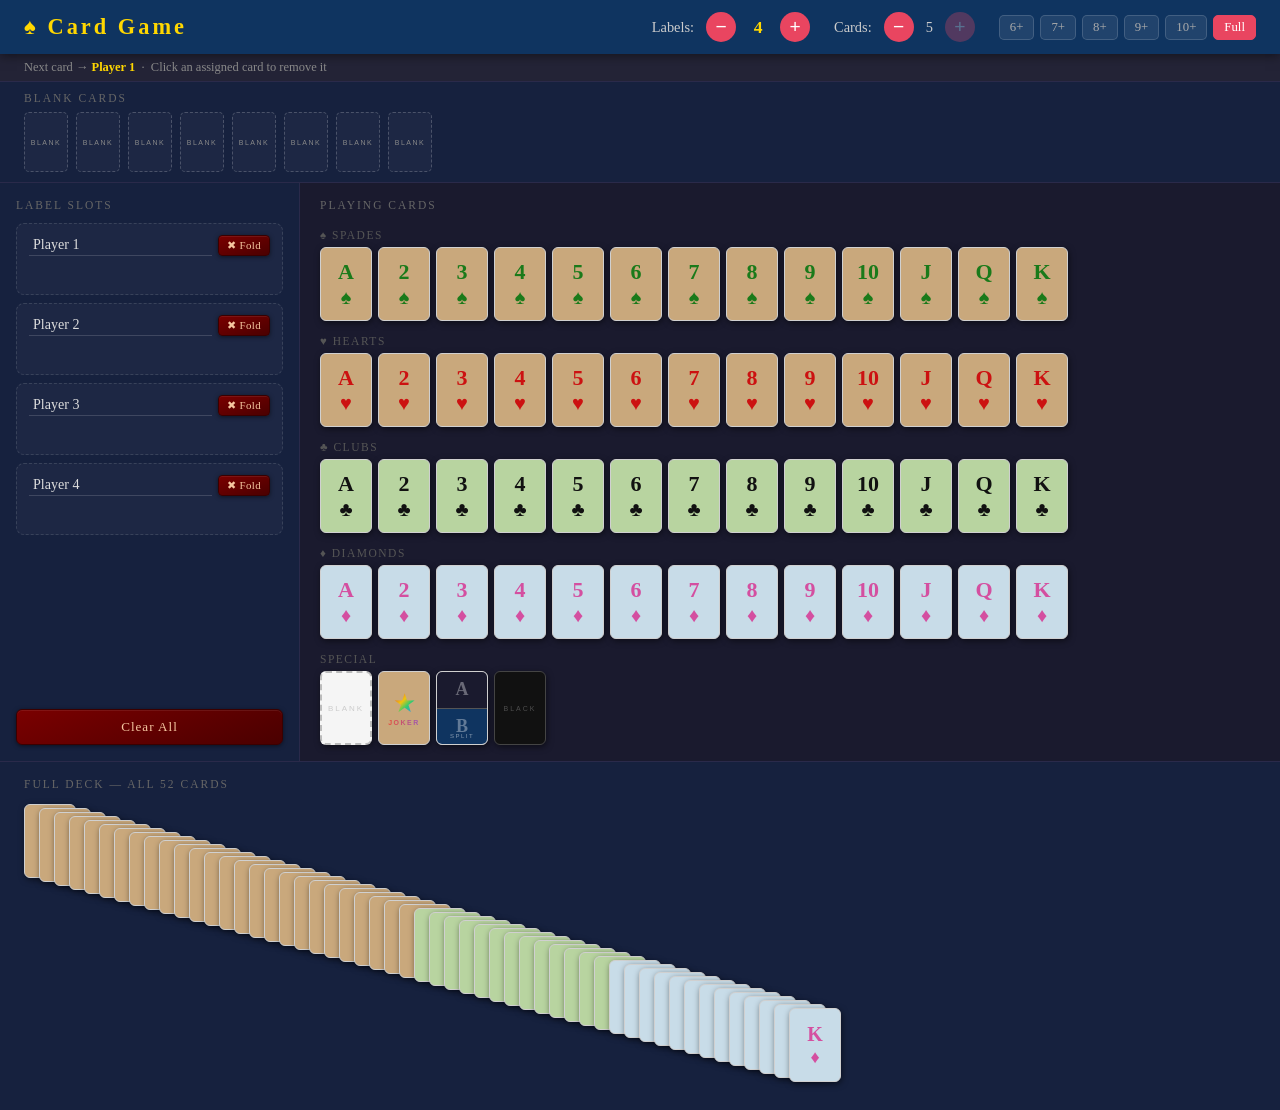
==== Desktop/Card game/index.html @ 1158a6a8 "Add full-deck reference: all 52 cards in one cascading stack Sits below the existing panels, showing" ====
<!DOCTYPE html>
<html lang="en">
<head>
  <meta charset="UTF-8">
  <meta name="viewport" content="width=device-width, initial-scale=1.0">
  <title>Card Game</title>
  <link rel="stylesheet" href="style.css?v=5">
</head>
<body>

  <header>
    <h1>&#9824; Card Game</h1>
    <div class="header-controls">
      <div class="label-controls">
        <span>Labels:</span>
        <button class="ctrl-btn" id="btn-dec">&#8722;</button>
        <span id="label-count">4</span>
        <button class="ctrl-btn" id="btn-inc">&#43;</button>
      </div>
      <div class="label-controls">
        <span>Cards:</span>
        <button class="ctrl-btn" id="btn-card-dec">&#8722;</button>
        <span id="card-count">5</span>
        <button class="ctrl-btn" id="btn-card-inc">&#43;</button>
      </div>
      <div class="deck-presets">
        <button class="preset-btn" data-preset="0">6+</button>
        <button class="preset-btn" data-preset="1">7+</button>
        <button class="preset-btn" data-preset="2">8+</button>
        <button class="preset-btn" data-preset="3">9+</button>
        <button class="preset-btn" data-preset="4">10+</button>
        <button class="preset-btn active" data-preset="5">Full</button>
      </div>
    </div>
  </header>

  <div id="status-bar">Click any card to assign it automatically</div>

  <div class="head-panel" id="head-panel">
    <div class="panel-title">Blank Cards</div>
  </div>

  <div class="main">
    <div class="labels-panel" id="labels-panel">
      <div class="panel-title">Label Slots</div>
    </div>
    <div class="cards-panel" id="cards-panel">
      <div class="panel-title">Playing Cards</div>
    </div>
  </div>

  <div class="full-deck-panel">
    <div class="panel-title">Full Deck &mdash; All 52 Cards</div>
    <div class="full-deck-stack" id="full-deck-stack"></div>
  </div>

  <script src="main.js"></script>

</body>
</html>
---- Desktop/Card game/style.css ----
* { box-sizing: border-box; margin: 0; padding: 0; }

body {
  background: #1a1a2e;
  color: #eee;
  font-family: 'Georgia', serif;
  min-height: 100vh;
  display: flex;
  flex-direction: column;
  overflow-y: auto;
  overflow-x: hidden;
}

/* ── Header ── */
header {
  background: #0f3460;
  padding: 12px 24px;
  display: flex;
  align-items: center;
  justify-content: space-between;
  box-shadow: 0 2px 10px rgba(0,0,0,0.6);
  flex-shrink: 0;
}

header h1 {
  font-size: 1.4rem;
  letter-spacing: 3px;
  color: gold;
}

.header-controls {
  display: flex;
  align-items: center;
  gap: 24px;
}

.label-controls {
  display: flex;
  align-items: center;
  gap: 12px;
  font-size: 0.9rem;
  color: #ccc;
}

.ctrl-btn {
  background: #e94560;
  color: white;
  border: none;
  width: 30px;
  height: 30px;
  border-radius: 50%;
  cursor: pointer;
  font-size: 1.2rem;
  display: flex;
  align-items: center;
  justify-content: center;
  transition: background 0.2s;
}
.ctrl-btn:hover:not(:disabled) { background: #c0392b; }
.ctrl-btn:disabled { opacity: 0.3; cursor: not-allowed; }

.deck-presets {
  display: flex;
  align-items: center;
  gap: 6px;
}
.preset-btn {
  background: rgba(255,255,255,0.08);
  color: #aaa;
  border: 1px solid rgba(255,255,255,0.15);
  border-radius: 5px;
  padding: 4px 10px;
  font-size: 0.8rem;
  font-family: 'Georgia', serif;
  cursor: pointer;
  transition: background 0.15s, color 0.15s, border-color 0.15s;
}
.preset-btn:hover { background: rgba(255,255,255,0.15); color: #eee; }
.preset-btn.active {
  background: #e94560;
  color: white;
  border-color: #e94560;
}

#label-count {
  font-size: 1.1rem;
  font-weight: bold;
  color: gold;
  min-width: 20px;
  text-align: center;
}

/* ── Status bar ── */
#status-bar {
  background: rgba(255,255,255,0.04);
  padding: 6px 24px;
  font-size: 0.78rem;
  color: #888;
  border-bottom: 1px solid #2a2a4a;
  flex-shrink: 0;
}
#status-bar span { color: gold; font-weight: bold; }

/* ── Head panel: 8 shared blank cards ── */
.head-panel {
  background: #16213e;
  padding: 10px 24px;
  border-bottom: 1px solid #2a2a4a;
  flex-shrink: 0;
}
.head-panel .panel-title { margin-bottom: 8px; }

.head-row {
  display: flex;
  gap: 8px;
  flex-wrap: wrap;
}

.head-slot {
  width: 44px;
  height: 60px;
  border-radius: 5px;
  display: flex;
  flex-direction: column;
  align-items: center;
  justify-content: center;
  cursor: pointer;
  flex-shrink: 0;
  position: relative;
  transition: transform 0.12s, box-shadow 0.12s, border-color 0.15s, background 0.15s;
}

.head-slot.empty {
  border: 1.5px dashed rgba(255,255,255,0.2);
  background: rgba(255,255,255,0.03);
}
.head-slot.empty:hover {
  border-color: gold;
  background: rgba(255,255,255,0.06);
  transform: translateY(-4px);
}
.head-slot.empty.active {
  border-color: #e94560;
  background: rgba(233,69,96,0.12);
  box-shadow: 0 0 0 2px rgba(233,69,96,0.25);
}
.head-label {
  font-size: 7px;
  text-transform: uppercase;
  letter-spacing: 1.5px;
  color: #888;
  font-family: Arial, sans-serif;
  pointer-events: none;
}
.head-slot.empty.active .head-label { color: #e94560; }

.head-slot.filled {
  background: #c9a87c;
  border: 1px solid #bbb;
  box-shadow: 1px 2px 6px rgba(0,0,0,0.4);
}
.head-slot.filled:hover {
  transform: translateY(-4px);
  box-shadow: 2px 8px 14px rgba(0,0,0,0.4);
}
.head-slot.filled.suit-club    { background: #b8d4a0; }
.head-slot.filled.suit-diamond { background: #c8dce8; }

.hr { font-size: 16px; font-weight: bold; font-family: Arial; line-height: 1.1; pointer-events: none; }
.hs { font-size: 15px; line-height: 1; pointer-events: none; }
.head-slot.filled.suit-spade   .hr, .head-slot.filled.suit-spade   .hs { color: #1a7a1a; }
.head-slot.filled.suit-heart   .hr, .head-slot.filled.suit-heart   .hs { color: #cc1111; }
.head-slot.filled.suit-club    .hr, .head-slot.filled.suit-club    .hs { color: #111; }
.head-slot.filled.suit-diamond .hr, .head-slot.filled.suit-diamond .hs { color: #d44fa0; }

/* ── Full deck reference: all 52 cards, one cascading stack ── */
.full-deck-panel {
  flex-shrink: 0;
  background: #16213e;
  border-top: 1px solid #2a2a4a;
  padding: 16px 24px 28px;
  overflow-x: auto;
}
.full-deck-panel .panel-title { margin-bottom: 14px; }

.full-deck-stack {
  position: relative;
}

.stack-card {
  position: absolute;
  top: 0;
  left: 0;
  width: 52px;
  height: 74px;
  background: #c9a87c;
  border-radius: 6px;
  border: 1px solid #d0d0d0;
  box-shadow: 1px 2px 6px rgba(0,0,0,0.5);
  display: flex;
  flex-direction: column;
  align-items: center;
  justify-content: center;
  gap: 4px;
  cursor: default;
  user-select: none;
  transition: transform 0.12s, box-shadow 0.12s;
}
.stack-card:hover {
  transform: translateY(-10px);
  box-shadow: 2px 12px 18px rgba(0,0,0,0.5);
  z-index: 999 !important;
}
.stack-card.suit-club    { background: #b8d4a0; }
.stack-card.suit-diamond { background: #c8dce8; }

.stack-card .sr { font-size: 20px; font-weight: bold; font-family: 'Georgia', serif; line-height: 1; }
.stack-card .ss { font-size: 18px; line-height: 1; }
.stack-card.suit-spade   .sr, .stack-card.suit-spade   .ss { color: #1a7a1a; }
.stack-card.suit-heart   .sr, .stack-card.suit-heart   .ss { color: #cc1111; }
.stack-card.suit-club    .sr, .stack-card.suit-club    .ss { color: #111111; }
.stack-card.suit-diamond .sr, .stack-card.suit-diamond .ss { color: #d44fa0; }

/* ── Main layout ── */
.main {
  display: flex;
  flex: 1;
  overflow: hidden;
}

/* ── Left: Labels panel ── */
.labels-panel {
  width: 300px;
  min-width: 260px;
  background: #16213e;
  padding: 16px;
  overflow-y: auto;
  border-right: 1px solid #2a2a4a;
  display: flex;
  flex-direction: column;
  gap: 8px;
}

.clear-all-btn {
  margin-top: auto;
  width: 100%;
  padding: 9px;
  background: linear-gradient(160deg, #7a0000, #4a0000);
  color: #f5c6a0;
  border: 1px solid #3a0000;
  border-radius: 6px;
  font-size: 0.82rem;
  font-family: 'Georgia', serif;
  letter-spacing: 1px;
  cursor: pointer;
  box-shadow: 0 1px 4px rgba(0,0,0,0.5), inset 0 1px 0 rgba(255,255,255,0.08);
  transition: background 0.2s;
  flex-shrink: 0;
}
.clear-all-btn:hover {
  background: linear-gradient(160deg, #9a0000, #600);
}

.panel-title {
  font-size: 0.72rem;
  text-transform: uppercase;
  letter-spacing: 2px;
  color: #666;
  margin-bottom: 4px;
  flex-shrink: 0;
}

.label-slot {
  background: rgba(255,255,255,0.03);
  border: 1.5px dashed rgba(255,255,255,0.12);
  border-radius: 8px;
  padding: 10px 12px;
  min-height: 64px;
}

.slot-header {
  display: flex;
  align-items: center;
  gap: 6px;
  margin-bottom: 8px;
}

/* ── Fold button ── */
.fold-btn {
  flex-shrink: 0;
  background: linear-gradient(160deg, #7a0000, #4a0000);
  color: #f5c6a0;
  border: 1px solid #3a0000;
  border-radius: 4px;
  padding: 3px 8px;
  font-size: 0.68rem;
  font-family: 'Georgia', serif;
  letter-spacing: 0.4px;
  cursor: pointer;
  box-shadow: 0 1px 4px rgba(0,0,0,0.5), inset 0 1px 0 rgba(255,255,255,0.08);
  transition: background 0.2s, box-shadow 0.2s;
}
.fold-btn:hover {
  background: linear-gradient(160deg, #9a0000, #600);
  box-shadow: 0 2px 6px rgba(0,0,0,0.6), inset 0 1px 0 rgba(255,255,255,0.1);
}
.fold-btn.is-folded {
  background: linear-gradient(160deg, #2a2a2a, #111);
  border-color: #444;
  color: #888;
  box-shadow: 0 1px 3px rgba(0,0,0,0.4);
}
.fold-btn.is-folded:hover {
  background: linear-gradient(160deg, #383838, #1a1a1a);
  color: #aaa;
}

/* ── Folded label state ── */
.label-slot.folded {
  border-color: rgba(255,255,255,0.06);
  background: rgba(0,0,0,0.15);
}

/* Dark shadow over each mini-card when folded */
.label-slot.folded .mini-card::after {
  content: '';
  position: absolute;
  inset: 0;
  background: rgba(0, 0, 0, 0.62);
  border-radius: 3px;
  pointer-events: none;
  z-index: 3;
}
/* Keep the remove button above the shadow */
.label-slot.folded .mini-card .rm { z-index: 6; }

.slot-name {
  background: transparent;
  border: none;
  border-bottom: 1px solid rgba(255,255,255,0.15);
  color: #ddd;
  font-size: 0.88rem;
  font-family: 'Georgia', serif;
  width: 100%;
  padding: 2px 4px;
  outline: none;
  transition: border-color 0.2s;
}
.slot-name:focus { border-bottom-color: gold; }

.slot-cards {
  display: flex;
  flex-wrap: wrap;
  gap: 5px;
  min-height: 20px;
}

/* ── Right: Cards panel ── */
.cards-panel {
  flex: 1;
  padding: 16px 20px;
  overflow-y: auto;
  display: flex;
  flex-direction: column;
  gap: 14px;
}

.suit-section { display: flex; flex-direction: column; gap: 6px; }

.suit-label {
  font-size: 0.72rem;
  text-transform: uppercase;
  letter-spacing: 1.5px;
  color: #555;
}
.suit-label.red { color: #8b2020; }

.suit-row { display: flex; flex-wrap: wrap; gap: 6px; }

/* ══════════════════════════════
   PLAYING CARD
══════════════════════════════ */
.card {
  width: 52px;
  height: 74px;
  background: #c9a87c;
  border-radius: 6px;
  border: 1px solid #d0d0d0;
  position: relative;
  cursor: pointer;
  user-select: none;
  box-shadow: 1px 2px 6px rgba(0,0,0,0.5);
  transition: transform 0.12s, box-shadow 0.12s, opacity 0.2s;
  flex-shrink: 0;
  overflow: hidden;
  display: flex;
  align-items: center;
  justify-content: center;
}

.card-suit-club    { background: #b8d4a0; }
.card-suit-diamond { background: #c8dce8; }

.card::before { display: none; }

.card-center {
  display: flex;
  flex-direction: column;
  align-items: center;
  justify-content: center;
  gap: 4px;
  pointer-events: none;
}

.card-rank {
  font-size: 22px;
  font-weight: bold;
  font-family: 'Georgia', serif;
  line-height: 1;
}

.card-suit {
  font-size: 20px;
  line-height: 1;
}

.card-rank.suit-spade,   .card-suit.suit-spade   { color: #1a7a1a; }
.card-rank.suit-heart,   .card-suit.suit-heart   { color: #cc1111; }
.card-rank.suit-club,    .card-suit.suit-club    { color: #111111; }
.card-rank.suit-diamond, .card-suit.suit-diamond { color: #d44fa0; }

.card:hover:not(.placed) {
  transform: translateY(-7px);
  box-shadow: 2px 10px 16px rgba(0,0,0,0.45);
  z-index: 10;
}
.card.placed {
  opacity: 0.22;
  filter: grayscale(0.4);
  cursor: pointer;
}
.card.placed:hover {
  transform: translateY(-3px);
  opacity: 0.45;
  filter: grayscale(0);
}


/* ── Joker card ── */
.joker-card { cursor: pointer; }
.joker-card::before { display: none; }
.joker-card:hover {
  transform: translateY(-7px);
  box-shadow: 2px 10px 16px rgba(0,0,0,0.45);
}
.joker-inner {
  position: absolute;
  inset: 0;
  display: flex;
  flex-direction: column;
  align-items: center;
  justify-content: center;
  gap: 2px;
}
.joker-icon {
  font-size: 26px;
  background: linear-gradient(135deg, #e74c3c, #e67e22, #f1c40f, #2ecc71, #3498db, #9b59b6);
  -webkit-background-clip: text;
  -webkit-text-fill-color: transparent;
  background-clip: text;
  line-height: 1;
}
.joker-label {
  font-size: 7px;
  font-weight: bold;
  font-family: Arial, sans-serif;
  letter-spacing: 1.5px;
  background: linear-gradient(90deg, #e74c3c, #9b59b6);
  -webkit-background-clip: text;
  -webkit-text-fill-color: transparent;
  background-clip: text;
}

/* Joker mini-card in label slot */
.joker-mini { border-color: #bbb; }
.joker-mini::before { display: none; }
.mini-joker-icon {
  font-size: 18px;
  background: linear-gradient(135deg, #e74c3c, #3498db);
  -webkit-background-clip: text;
  -webkit-text-fill-color: transparent;
  background-clip: text;
  line-height: 1;
}

/* ── Blank card ── */
.blank-card {
  border: 2px dashed #bbb;
  background: #f5f5f5;
  cursor: pointer;
}
.blank-card::before { display: none; }
.blank-card:hover {
  transform: translateY(-7px);
  box-shadow: 2px 10px 16px rgba(0,0,0,0.35);
  border-color: gold;
}

.blank-inner {
  position: absolute;
  inset: 0;
  display: flex;
  align-items: center;
  justify-content: center;
}
.blank-label {
  font-size: 8px;
  text-transform: uppercase;
  letter-spacing: 2px;
  color: #ccc;
  font-family: Arial, sans-serif;
}

/* ── Split card ── */
.split-card {
  cursor: pointer;
  background: white;
  overflow: hidden;
}
.split-card::before { display: none; }
.split-card:hover {
  transform: translateY(-7px);
  box-shadow: 2px 10px 16px rgba(0,0,0,0.35);
}
.split-inner {
  position: absolute;
  inset: 0;
  display: flex;
  flex-direction: column;
}
.split-half {
  flex: 1;
  display: flex;
  align-items: center;
  justify-content: center;
}
.split-left  { background: #1a1a2e; border-bottom: 1px solid #555; }
.split-right { background: #0f3460; }
.split-sub-label {
  font-size: 18px;
  font-weight: bold;
  font-family: 'Georgia', serif;
  color: rgba(255,255,255,0.35);
}
.split-label {
  position: absolute;
  bottom: 5px;
  left: 0; right: 0;
  text-align: center;
  font-size: 6px;
  letter-spacing: 1.5px;
  color: rgba(255,255,255,0.5);
  font-family: Arial, sans-serif;
  text-transform: uppercase;
}

/* Split mini card in label slot */
.split-mini {
  overflow: hidden;
  padding: 0;
  display: flex;
  flex-direction: column;
  background: white;
  border-color: #bbb;
  width: 70px;
  height: 52px;
  cursor: pointer;
}
.split-mini::before { display: none; }

.split-mini-header {
  display: flex;
  align-items: center;
  justify-content: center;
  font-size: 6px;
  letter-spacing: 1.5px;
  color: #aaa;
  font-family: Arial, sans-serif;
  text-transform: uppercase;
  background: #f7f7f7;
  border-bottom: 1px solid #ddd;
  height: 12px;
  flex-shrink: 0;
  position: relative;
}

.split-sub-halves {
  display: flex;
  flex-direction: row;
  flex-wrap: nowrap;
  flex: 1;
  min-height: 0;
}

.split-sub-slot {
  flex: 1;
  display: flex;
  align-items: center;
  justify-content: center;
  border-right: 1px solid #eee;
  pointer-events: none; /* slot background is transparent — only the button inside is clickable */
}
.split-sub-slot:last-child { border-right: none; }

.split-plus-btn {
  pointer-events: auto;
  width: 18px; height: 18px;
  border-radius: 50%;
  border: 1px solid #ccc;
  background: #f5f5f5;
  font-size: 13px;
  line-height: 1;
  cursor: pointer;
  display: flex; align-items: center; justify-content: center;
  transition: background 0.12s, border-color 0.12s, color 0.12s;
  color: #aaa;
  padding: 0;
}
.split-plus-btn:hover { background: #e8e8e8; color: #555; }
.split-plus-btn.active { background: rgba(233,69,96,0.12); border-color: #e94560; color: #e94560; }

.split-sub-filled {
  flex: 1;
  display: flex;
  align-items: center;
  justify-content: center;
  font-size: 10px;
  font-weight: bold;
  font-family: Arial, sans-serif;
  cursor: pointer;
  border-right: 1px solid #eee;
  transition: background 0.12s;
}
.split-sub-filled:last-child { border-right: none; }
.split-sub-filled:hover { background: rgba(0,0,0,0.06); }
.split-sub-filled .suit-spade   { color: #1a7a1a; }
.split-sub-filled .suit-heart   { color: #cc1111; }
.split-sub-filled .suit-club    { color: #111; }
.split-sub-filled .suit-diamond { color: #d44fa0; }

/* ── Black card ── */
.black-card {
  background: #111;
  border-color: #444;
  cursor: pointer;
}
.black-card::before { border-color: rgba(255,255,255,0.1); }
.black-card:hover {
  transform: translateY(-7px);
  box-shadow: 2px 10px 20px rgba(0,0,0,0.6);
  border-color: #888;
}
.black-inner {
  position: absolute;
  inset: 0;
  display: flex;
  align-items: center;
  justify-content: center;
}
.black-label {
  font-size: 7px;
  text-transform: uppercase;
  letter-spacing: 2px;
  color: rgba(255,255,255,0.25);
  font-family: Arial, sans-serif;
}

/* Black mini card in label slot */
.black-mini {
  background: #111 !important;
  border: 1.5px solid #666 !important;
  box-shadow: 0 0 0 1px rgba(255,255,255,0.1), 1px 1px 4px rgba(0,0,0,0.5) !important;
  cursor: pointer !important;
}
.black-mini::before { border-color: rgba(255,255,255,0.1); }
.black-mini:hover { border-color: #aaa !important; }
.black-mini-label {
  font-size: 7px;
  text-transform: uppercase;
  letter-spacing: 1px;
  color: rgba(255,255,255,0.5);
  font-family: Arial, sans-serif;
  pointer-events: none;
}

/* Blank mini card in label slot */
.blank-mini {
  border: 1.5px dashed #ccc;
  background: #f5f5f5;
  cursor: pointer !important;
}
.blank-mini::before { display: none; }
.blank-text {
  font-size: 7px;
  text-transform: uppercase;
  letter-spacing: 1px;
  color: #bbb;
  font-family: Arial, sans-serif;
  pointer-events: none;
}

/* ══════════════════════════════
   MINI CARD (inside label slot)
══════════════════════════════ */
.mini-card {
  width: 38px;
  height: 52px;
  background: #c9a87c;
  border-radius: 4px;
  border: 1px solid #bbb;
  display: flex;
  flex-direction: column;
  align-items: center;
  justify-content: center;
  gap: 1px;
  box-shadow: 1px 1px 4px rgba(0,0,0,0.28);
  position: relative;
  flex-shrink: 0;
  transition: transform 0.1s;
}
.mini-card::before {
  content: '';
  position: absolute;
  inset: 2px;
  border: 0.5px solid rgba(80,120,200,0.25);
  border-radius: 2px;
  pointer-events: none;
}
.mini-card { cursor: pointer; }
.mini-card:hover { transform: scale(1.6); z-index: 10; }

.mr { font-size: 13px; font-weight: bold; font-family: Arial; line-height: 1.1; }
.ms { font-size: 13px; line-height: 1; }
.mini-card.suit-spade   .mr, .mini-card.suit-spade   .ms { color: #1a7a1a; }
.mini-card.suit-heart   .mr, .mini-card.suit-heart   .ms { color: #cc1111; }
.mini-card.suit-club    .mr, .mini-card.suit-club    .ms { color: #111; }
.mini-card.suit-diamond .mr, .mini-card.suit-diamond .ms { color: #d44fa0; }

.mini-card.suit-club    { background: #b8d4a0; }
.mini-card.suit-diamond { background: #c8dce8; }

.blank-mini { border: 1.5px dashed #ccc; background: #f5f5f5; }
.blank-mini::before { display: none; }
.joker-mini { border-color: #bbb; }
.joker-mini::before { display: none; }
.mini-joker-icon {
  font-size: 18px;
  background: linear-gradient(135deg, #e74c3c, #3498db);
  -webkit-background-clip: text;
  -webkit-text-fill-color: transparent;
  background-clip: text;
  line-height: 1;
}

/* Remove button */
.rm {
  display: none;
  position: absolute;
  top: -6px; right: -6px;
  width: 15px; height: 15px;
  background: #e74c3c;
  color: white;
  border-radius: 50%;
  font-size: 11px;
  align-items: center;
  justify-content: center;
  cursor: pointer;
  z-index: 5;
  font-style: normal;
  line-height: 1;
}
.mini-card:hover .rm { display: flex; }
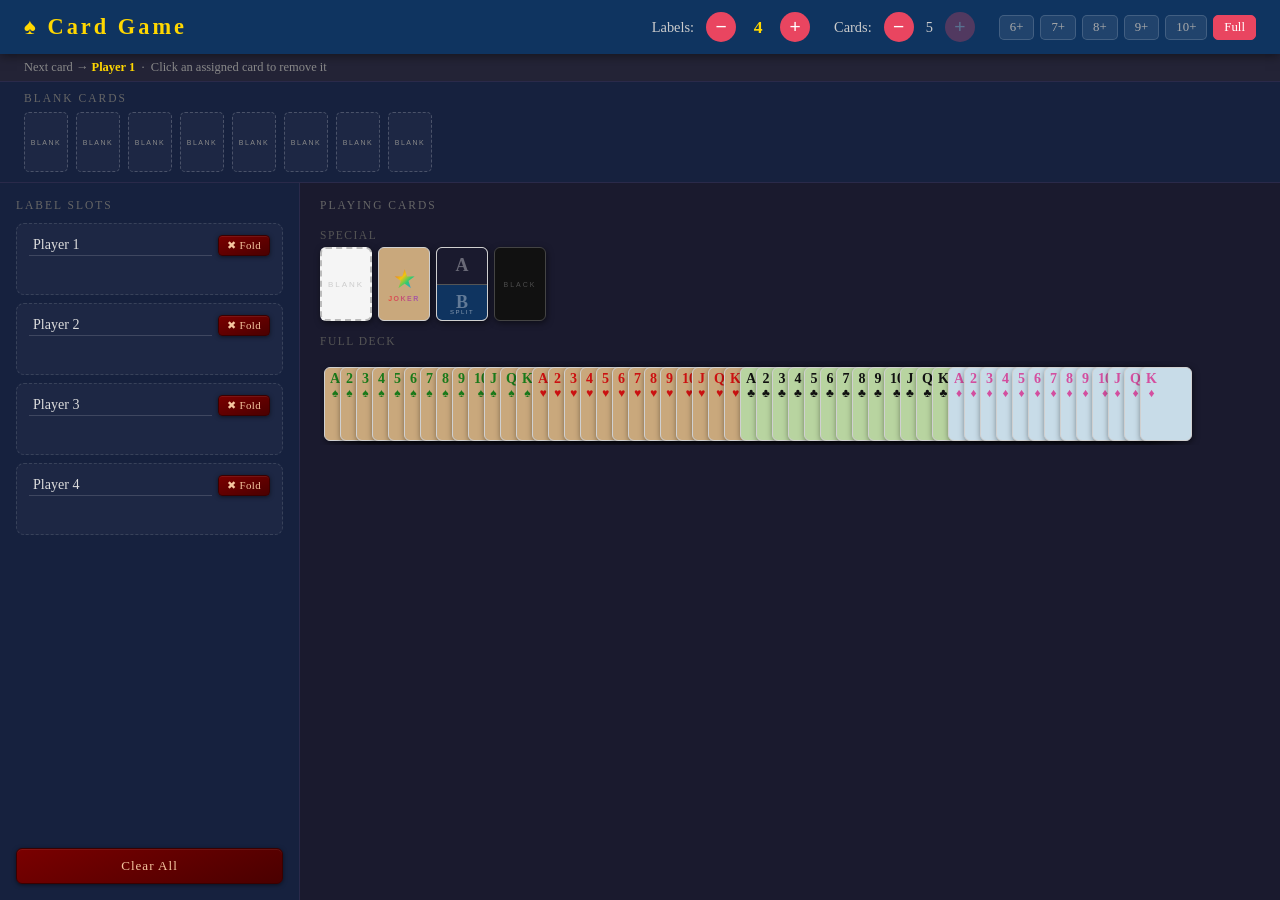
==== commit 034deb53: "Merge full deck into Playing Cards panel as one interactive overlap line Removes the separate suit-b" ====
--- a/Desktop/Card game/index.html
+++ b/Desktop/Card game/index.html
@@ -49,11 +49,6 @@
     </div>
   </div>
 
-  <div class="full-deck-panel">
-    <div class="panel-title">Full Deck &mdash; All 52 Cards</div>
-    <div class="full-deck-stack" id="full-deck-stack"></div>
-  </div>
-
   <script src="main.js"></script>
 
 </body>
--- a/Desktop/Card game/style.css
+++ b/Desktop/Card game/style.css
@@ -5,11 +5,10 @@
   background: #1a1a2e;
   color: #eee;
   font-family: 'Georgia', serif;
-  min-height: 100vh;
-  display: flex;
-  flex-direction: column;
-  overflow-y: auto;
-  overflow-x: hidden;
+  height: 100vh;
+  display: flex;
+  flex-direction: column;
+  overflow: hidden;
 }
 
 /* ── Header ── */
@@ -174,21 +173,19 @@
 .head-slot.filled.suit-club    .hr, .head-slot.filled.suit-club    .hs { color: #111; }
 .head-slot.filled.suit-diamond .hr, .head-slot.filled.suit-diamond .hs { color: #d44fa0; }
 
-/* ── Full deck reference: all 52 cards, one cascading stack ── */
-.full-deck-panel {
-  flex-shrink: 0;
-  background: #16213e;
-  border-top: 1px solid #2a2a4a;
-  padding: 16px 24px 28px;
+/* ── Full deck: all 52 cards, one interactive overlapping line ── */
+.deck-line-scroll {
   overflow-x: auto;
-}
-.full-deck-panel .panel-title { margin-bottom: 14px; }
-
-.full-deck-stack {
+  overflow-y: visible;
+  padding: 14px 4px 4px;
+}
+
+.deck-line {
   position: relative;
-}
-
-.stack-card {
+  flex-shrink: 0;
+}
+
+.deck-card {
   position: absolute;
   top: 0;
   left: 0;
@@ -198,29 +195,44 @@
   border-radius: 6px;
   border: 1px solid #d0d0d0;
   box-shadow: 1px 2px 6px rgba(0,0,0,0.5);
-  display: flex;
-  flex-direction: column;
-  align-items: center;
-  justify-content: center;
-  gap: 4px;
-  cursor: default;
+  cursor: pointer;
   user-select: none;
-  transition: transform 0.12s, box-shadow 0.12s;
-}
-.stack-card:hover {
+  transition: transform 0.12s, box-shadow 0.12s, opacity 0.2s;
+}
+.deck-card:hover:not(.placed) {
   transform: translateY(-10px);
-  box-shadow: 2px 12px 18px rgba(0,0,0,0.5);
+  box-shadow: 2px 12px 18px rgba(0,0,0,0.45);
   z-index: 999 !important;
 }
-.stack-card.suit-club    { background: #b8d4a0; }
-.stack-card.suit-diamond { background: #c8dce8; }
-
-.stack-card .sr { font-size: 20px; font-weight: bold; font-family: 'Georgia', serif; line-height: 1; }
-.stack-card .ss { font-size: 18px; line-height: 1; }
-.stack-card.suit-spade   .sr, .stack-card.suit-spade   .ss { color: #1a7a1a; }
-.stack-card.suit-heart   .sr, .stack-card.suit-heart   .ss { color: #cc1111; }
-.stack-card.suit-club    .sr, .stack-card.suit-club    .ss { color: #111111; }
-.stack-card.suit-diamond .sr, .stack-card.suit-diamond .ss { color: #d44fa0; }
+.deck-card.placed {
+  opacity: 0.25;
+  filter: grayscale(0.4);
+}
+.deck-card.placed:hover {
+  transform: translateY(-4px);
+  opacity: 0.5;
+  filter: grayscale(0);
+  z-index: 999 !important;
+}
+.deck-card.suit-club    { background: #b8d4a0; }
+.deck-card.suit-diamond { background: #c8dce8; }
+
+.deck-corner {
+  position: absolute;
+  top: 4px;
+  left: 5px;
+  display: flex;
+  flex-direction: column;
+  align-items: center;
+  line-height: 1;
+  pointer-events: none;
+}
+.deck-corner .dr { font-size: 14px; font-weight: bold; font-family: 'Georgia', serif; }
+.deck-corner .ds { font-size: 12px; margin-top: 1px; }
+.deck-card.suit-spade   .dr, .deck-card.suit-spade   .ds { color: #1a7a1a; }
+.deck-card.suit-heart   .dr, .deck-card.suit-heart   .ds { color: #cc1111; }
+.deck-card.suit-club    .dr, .deck-card.suit-club    .ds { color: #111111; }
+.deck-card.suit-diamond .dr, .deck-card.suit-diamond .ds { color: #d44fa0; }
 
 /* ── Main layout ── */
 .main {
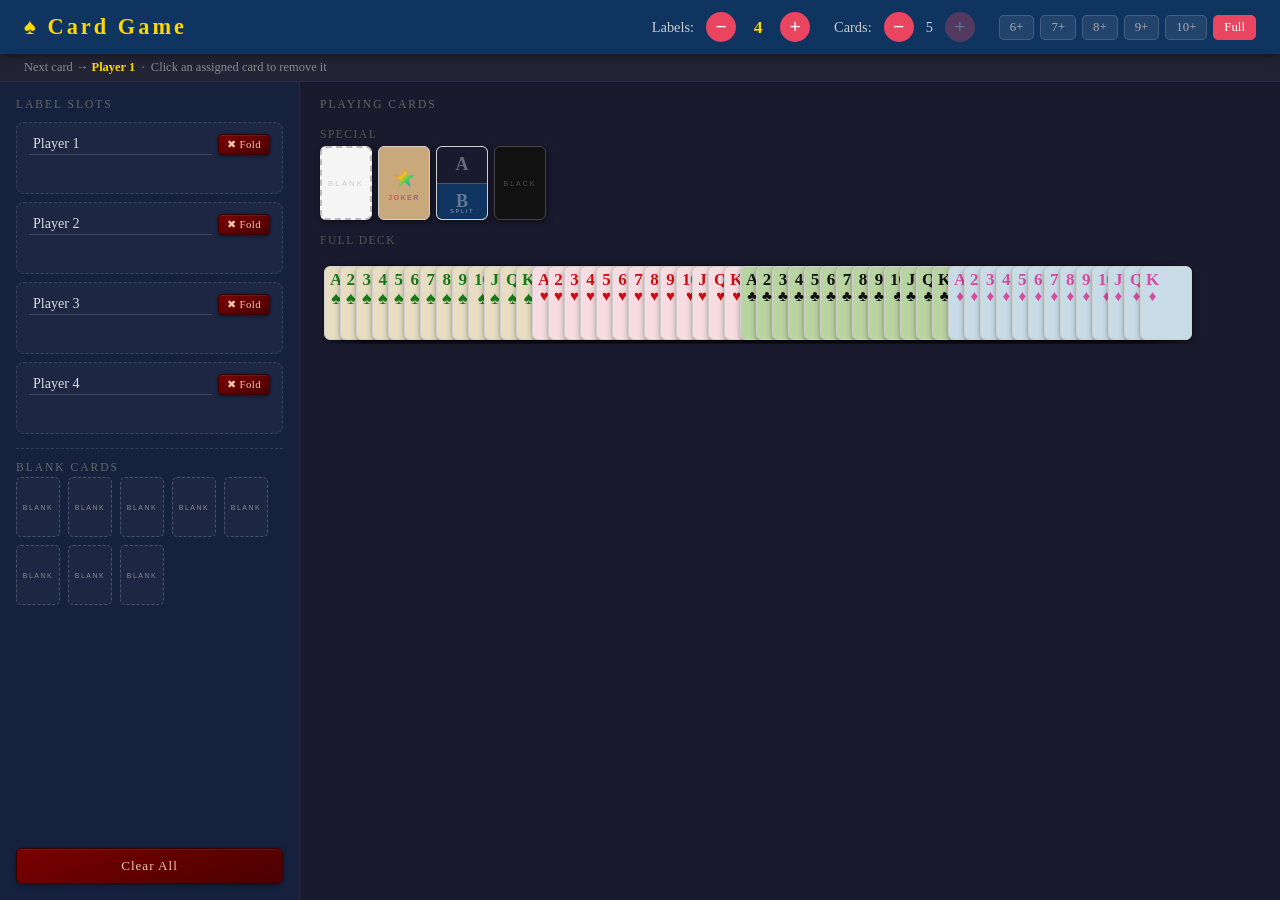
==== commit e55c5147: "Move Blank Cards into the Label Slots panel, under the player slots Removes the standalone top bar; " ====
--- a/Desktop/Card game/index.html
+++ b/Desktop/Card game/index.html
@@ -36,10 +36,6 @@
 
   <div id="status-bar">Click any card to assign it automatically</div>
 
-  <div class="head-panel" id="head-panel">
-    <div class="panel-title">Blank Cards</div>
-  </div>
-
   <div class="main">
     <div class="labels-panel" id="labels-panel">
       <div class="panel-title">Label Slots</div>
--- a/Desktop/Card game/style.css
+++ b/Desktop/Card game/style.css
@@ -101,14 +101,14 @@
 }
 #status-bar span { color: gold; font-weight: bold; }
 
-/* ── Head panel: 8 shared blank cards ── */
-.head-panel {
-  background: #16213e;
-  padding: 10px 24px;
-  border-bottom: 1px solid #2a2a4a;
-  flex-shrink: 0;
-}
-.head-panel .panel-title { margin-bottom: 8px; }
+/* ── Head section: 8 shared blank cards, under the player slots ── */
+.head-section {
+  flex-shrink: 0;
+  margin-top: 6px;
+  padding-top: 12px;
+  border-top: 1px dashed rgba(255,255,255,0.12);
+}
+.head-section-title { margin-bottom: 8px; }
 
 .head-row {
   display: flex;
@@ -163,12 +163,15 @@
   transform: translateY(-4px);
   box-shadow: 2px 8px 14px rgba(0,0,0,0.4);
 }
+.head-slot.filled.suit-spade   { background: #e8ddc0; }
+.head-slot.filled.suit-heart   { background: #f7dde2; }
 .head-slot.filled.suit-club    { background: #b8d4a0; }
 .head-slot.filled.suit-diamond { background: #c8dce8; }
 
-.hr { font-size: 16px; font-weight: bold; font-family: Arial; line-height: 1.1; pointer-events: none; }
-.hs { font-size: 15px; line-height: 1; pointer-events: none; }
+.hr { font-size: 19px; font-weight: bold; font-family: Arial; line-height: 1.1; pointer-events: none; }
+.hs { font-size: 18px; line-height: 1; pointer-events: none; }
 .head-slot.filled.suit-spade   .hr, .head-slot.filled.suit-spade   .hs { color: #1a7a1a; }
+.head-slot.filled.suit-spade   .hs { font-size: 21px; }
 .head-slot.filled.suit-heart   .hr, .head-slot.filled.suit-heart   .hs { color: #cc1111; }
 .head-slot.filled.suit-club    .hr, .head-slot.filled.suit-club    .hs { color: #111; }
 .head-slot.filled.suit-diamond .hr, .head-slot.filled.suit-diamond .hs { color: #d44fa0; }
@@ -214,6 +217,8 @@
   filter: grayscale(0);
   z-index: 999 !important;
 }
+.deck-card.suit-spade   { background: #e8ddc0; }
+.deck-card.suit-heart   { background: #f7dde2; }
 .deck-card.suit-club    { background: #b8d4a0; }
 .deck-card.suit-diamond { background: #c8dce8; }
 
@@ -227,9 +232,10 @@
   line-height: 1;
   pointer-events: none;
 }
-.deck-corner .dr { font-size: 14px; font-weight: bold; font-family: 'Georgia', serif; }
-.deck-corner .ds { font-size: 12px; margin-top: 1px; }
+.deck-corner .dr { font-size: 17px; font-weight: bold; font-family: 'Georgia', serif; }
+.deck-corner .ds { font-size: 15px; margin-top: 1px; }
 .deck-card.suit-spade   .dr, .deck-card.suit-spade   .ds { color: #1a7a1a; }
+.deck-card.suit-spade   .ds { font-size: 18px; }
 .deck-card.suit-heart   .dr, .deck-card.suit-heart   .ds { color: #cc1111; }
 .deck-card.suit-club    .dr, .deck-card.suit-club    .ds { color: #111111; }
 .deck-card.suit-diamond .dr, .deck-card.suit-diamond .ds { color: #d44fa0; }
@@ -752,13 +758,16 @@
 .mini-card { cursor: pointer; }
 .mini-card:hover { transform: scale(1.6); z-index: 10; }
 
-.mr { font-size: 13px; font-weight: bold; font-family: Arial; line-height: 1.1; }
-.ms { font-size: 13px; line-height: 1; }
+.mr { font-size: 16px; font-weight: bold; font-family: Arial; line-height: 1.1; }
+.ms { font-size: 16px; line-height: 1; }
 .mini-card.suit-spade   .mr, .mini-card.suit-spade   .ms { color: #1a7a1a; }
+.mini-card.suit-spade   .ms { font-size: 19px; }
 .mini-card.suit-heart   .mr, .mini-card.suit-heart   .ms { color: #cc1111; }
 .mini-card.suit-club    .mr, .mini-card.suit-club    .ms { color: #111; }
 .mini-card.suit-diamond .mr, .mini-card.suit-diamond .ms { color: #d44fa0; }
 
+.mini-card.suit-spade   { background: #e8ddc0; }
+.mini-card.suit-heart   { background: #f7dde2; }
 .mini-card.suit-club    { background: #b8d4a0; }
 .mini-card.suit-diamond { background: #c8dce8; }
 
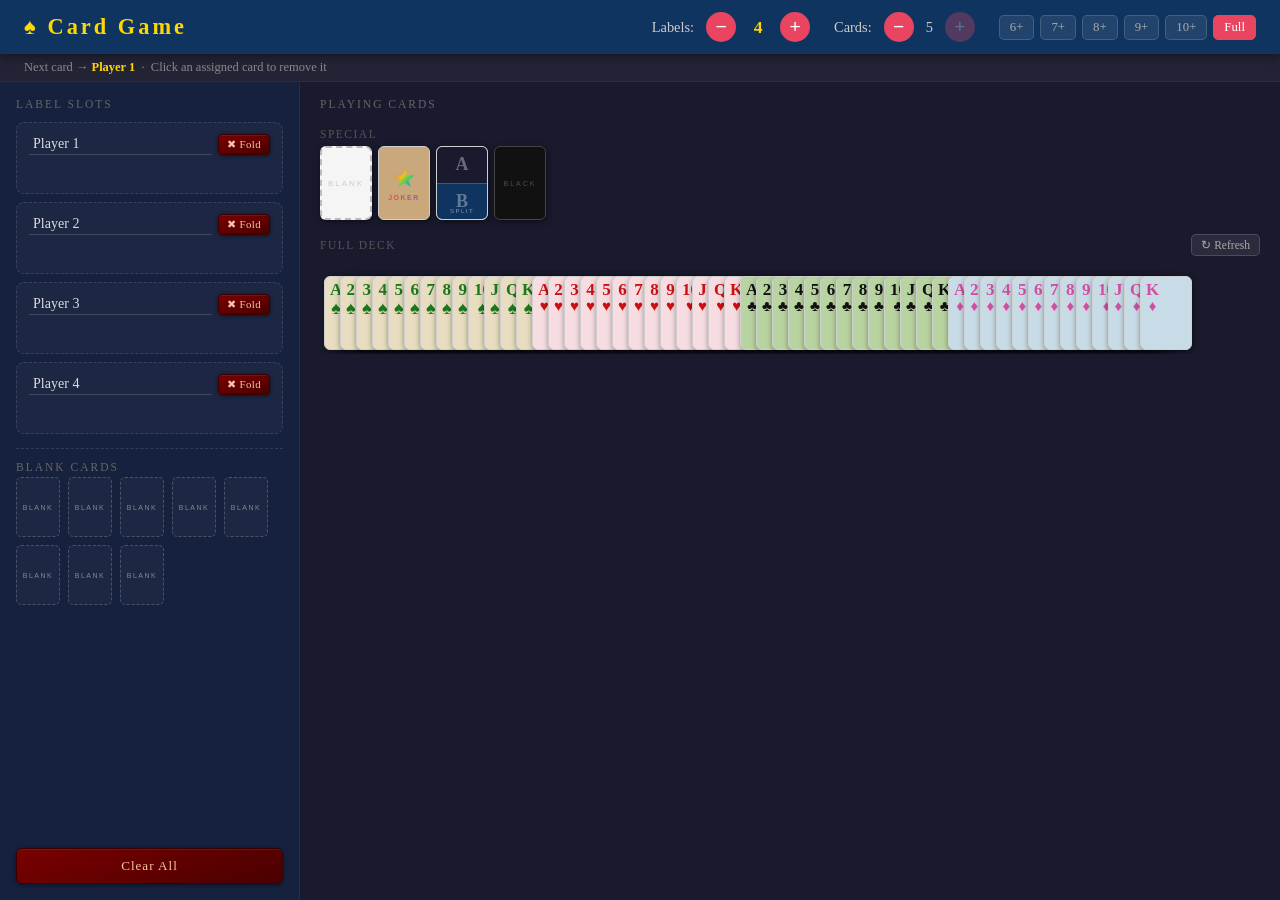
==== commit 3876d611: "Add Refresh button to restore original deck order" ====
--- a/Desktop/Card game/index.html
+++ b/Desktop/Card game/index.html
@@ -4,7 +4,7 @@
   <meta charset="UTF-8">
   <meta name="viewport" content="width=device-width, initial-scale=1.0">
   <title>Card Game</title>
-  <link rel="stylesheet" href="style.css?v=5">
+  <link rel="stylesheet" href="style.css?v=6">
 </head>
 <body>
 
--- a/Desktop/Card game/style.css
+++ b/Desktop/Card game/style.css
@@ -394,6 +394,26 @@
 }
 .suit-label.red { color: #8b2020; }
 
+.suit-label-row {
+  display: flex;
+  align-items: center;
+  justify-content: space-between;
+  gap: 8px;
+}
+
+.refresh-btn {
+  background: rgba(255,255,255,0.08);
+  color: #aaa;
+  border: 1px solid rgba(255,255,255,0.15);
+  border-radius: 5px;
+  padding: 3px 9px;
+  font-size: 0.72rem;
+  font-family: 'Georgia', serif;
+  cursor: pointer;
+  transition: background 0.15s, color 0.15s, border-color 0.15s;
+}
+.refresh-btn:hover { background: #e94560; color: white; border-color: #e94560; }
+
 .suit-row { display: flex; flex-wrap: wrap; gap: 6px; }
 
 /* ══════════════════════════════
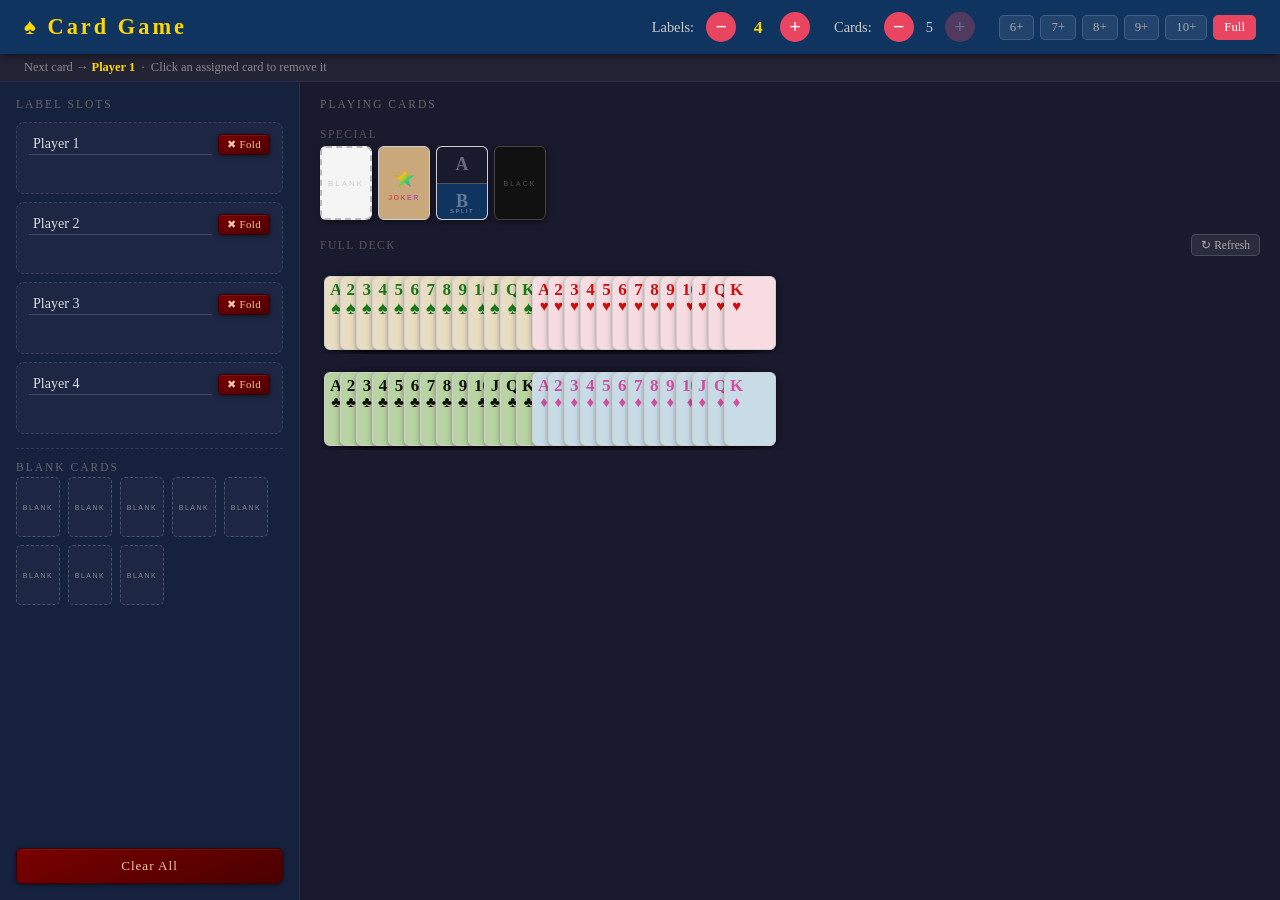
==== commit bb7967c0: "Split Full Deck line into Spades/Hearts and Clubs/Diamonds rows" ====
--- a/Desktop/Card game/index.html
+++ b/Desktop/Card game/index.html
@@ -4,7 +4,7 @@
   <meta charset="UTF-8">
   <meta name="viewport" content="width=device-width, initial-scale=1.0">
   <title>Card Game</title>
-  <link rel="stylesheet" href="style.css?v=6">
+  <link rel="stylesheet" href="style.css?v=7">
 </head>
 <body>
 
--- a/Desktop/Card game/style.css
+++ b/Desktop/Card game/style.css
@@ -176,7 +176,13 @@
 .head-slot.filled.suit-club    .hr, .head-slot.filled.suit-club    .hs { color: #111; }
 .head-slot.filled.suit-diamond .hr, .head-slot.filled.suit-diamond .hs { color: #d44fa0; }
 
-/* ── Full deck: all 52 cards, one interactive overlapping line ── */
+/* ── Full deck: all 52 cards, split into two interactive overlapping lines ── */
+.deck-rows {
+  display: flex;
+  flex-direction: column;
+  gap: 4px;
+}
+
 .deck-line-scroll {
   overflow-x: auto;
   overflow-y: visible;
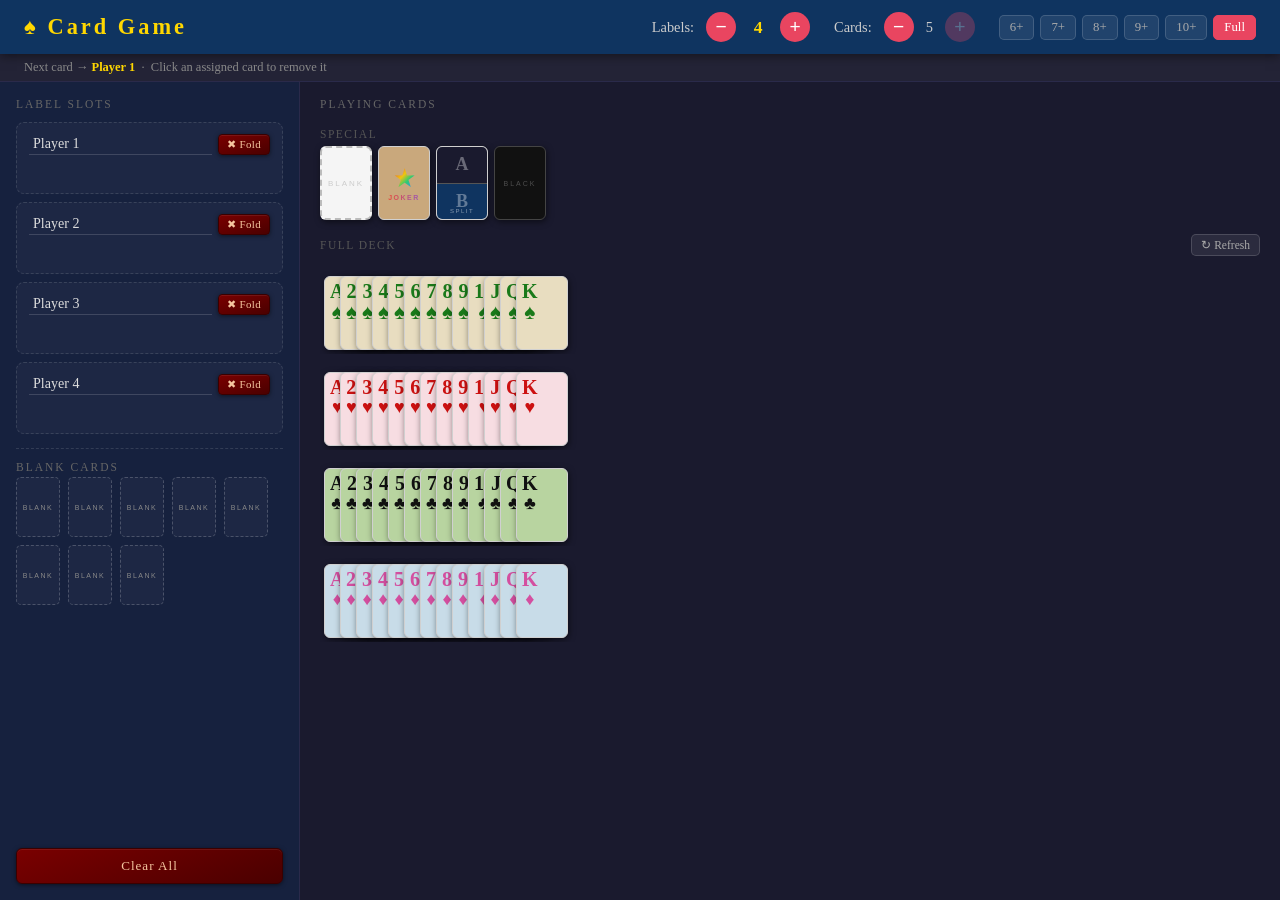
==== commit b0ec293a: "Split deck into 4 per-suit rows, cut within suit only, bigger corner text" ====
--- a/Desktop/Card game/index.html
+++ b/Desktop/Card game/index.html
@@ -4,7 +4,7 @@
   <meta charset="UTF-8">
   <meta name="viewport" content="width=device-width, initial-scale=1.0">
   <title>Card Game</title>
-  <link rel="stylesheet" href="style.css?v=7">
+  <link rel="stylesheet" href="style.css?v=9">
 </head>
 <body>
 
--- a/Desktop/Card game/style.css
+++ b/Desktop/Card game/style.css
@@ -238,10 +238,10 @@
   line-height: 1;
   pointer-events: none;
 }
-.deck-corner .dr { font-size: 17px; font-weight: bold; font-family: 'Georgia', serif; }
-.deck-corner .ds { font-size: 15px; margin-top: 1px; }
+.deck-corner .dr { font-size: 20px; font-weight: bold; font-family: 'Georgia', serif; }
+.deck-corner .ds { font-size: 18px; margin-top: 1px; }
 .deck-card.suit-spade   .dr, .deck-card.suit-spade   .ds { color: #1a7a1a; }
-.deck-card.suit-spade   .ds { font-size: 18px; }
+.deck-card.suit-spade   .ds { font-size: 21px; }
 .deck-card.suit-heart   .dr, .deck-card.suit-heart   .ds { color: #cc1111; }
 .deck-card.suit-club    .dr, .deck-card.suit-club    .ds { color: #111111; }
 .deck-card.suit-diamond .dr, .deck-card.suit-diamond .ds { color: #d44fa0; }
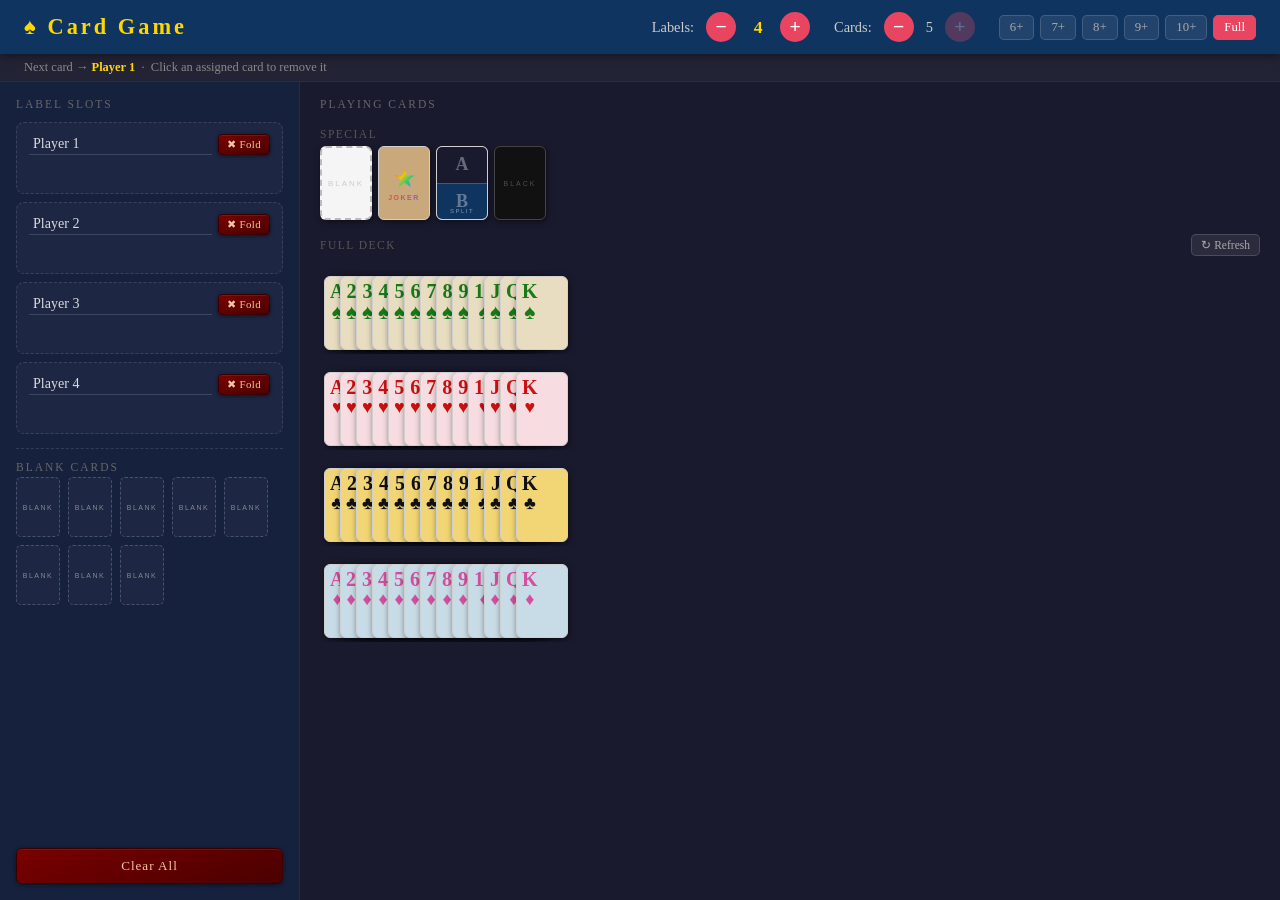
==== commit 08deb5d7: "Give Clubs a yellow background paired with black rank/suit text" ====
--- a/Desktop/Card game/index.html
+++ b/Desktop/Card game/index.html
@@ -4,7 +4,7 @@
   <meta charset="UTF-8">
   <meta name="viewport" content="width=device-width, initial-scale=1.0">
   <title>Card Game</title>
-  <link rel="stylesheet" href="style.css?v=9">
+  <link rel="stylesheet" href="style.css?v=10">
 </head>
 <body>
 
--- a/Desktop/Card game/style.css
+++ b/Desktop/Card game/style.css
@@ -165,7 +165,7 @@
 }
 .head-slot.filled.suit-spade   { background: #e8ddc0; }
 .head-slot.filled.suit-heart   { background: #f7dde2; }
-.head-slot.filled.suit-club    { background: #b8d4a0; }
+.head-slot.filled.suit-club    { background: #f2d675; }
 .head-slot.filled.suit-diamond { background: #c8dce8; }
 
 .hr { font-size: 19px; font-weight: bold; font-family: Arial; line-height: 1.1; pointer-events: none; }
@@ -225,7 +225,7 @@
 }
 .deck-card.suit-spade   { background: #e8ddc0; }
 .deck-card.suit-heart   { background: #f7dde2; }
-.deck-card.suit-club    { background: #b8d4a0; }
+.deck-card.suit-club    { background: #f2d675; }
 .deck-card.suit-diamond { background: #c8dce8; }
 
 .deck-corner {
@@ -794,7 +794,7 @@
 
 .mini-card.suit-spade   { background: #e8ddc0; }
 .mini-card.suit-heart   { background: #f7dde2; }
-.mini-card.suit-club    { background: #b8d4a0; }
+.mini-card.suit-club    { background: #f2d675; }
 .mini-card.suit-diamond { background: #c8dce8; }
 
 .blank-mini { border: 1.5px dashed #ccc; background: #f5f5f5; }
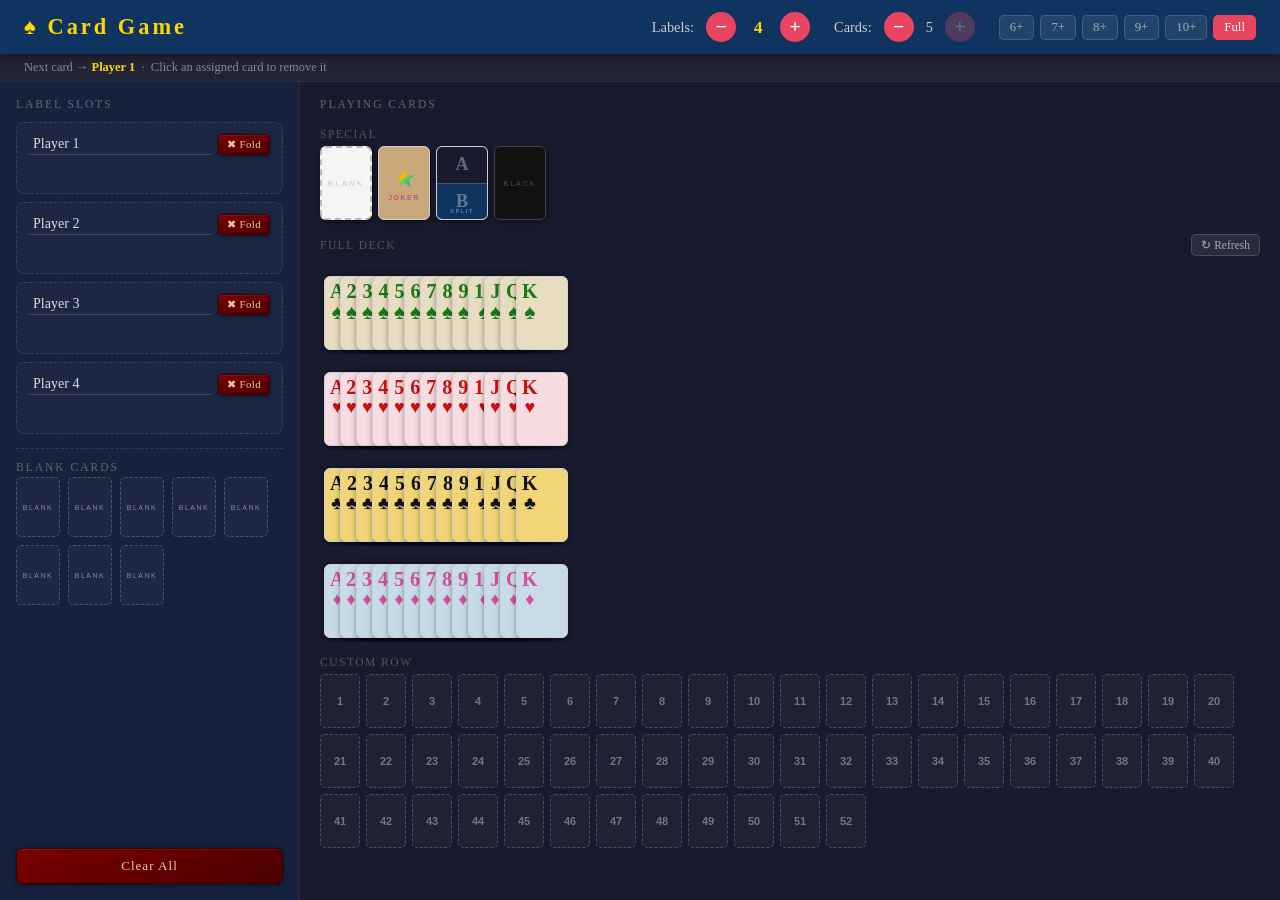
==== commit d18b6076: "Add Custom Row: 52 numbered slots, click a filled slot to rotate the row" ====
--- a/Desktop/Card game/index.html
+++ b/Desktop/Card game/index.html
@@ -4,7 +4,7 @@
   <meta charset="UTF-8">
   <meta name="viewport" content="width=device-width, initial-scale=1.0">
   <title>Card Game</title>
-  <link rel="stylesheet" href="style.css?v=10">
+  <link rel="stylesheet" href="style.css?v=11">
 </head>
 <body>
 
--- a/Desktop/Card game/style.css
+++ b/Desktop/Card game/style.css
@@ -175,6 +175,70 @@
 .head-slot.filled.suit-heart   .hr, .head-slot.filled.suit-heart   .hs { color: #cc1111; }
 .head-slot.filled.suit-club    .hr, .head-slot.filled.suit-club    .hs { color: #111; }
 .head-slot.filled.suit-diamond .hr, .head-slot.filled.suit-diamond .hs { color: #d44fa0; }
+
+/* ── Custom Row: 52 numbered slots, reorderable by clicking a filled one ── */
+.row-row {
+  display: flex;
+  gap: 6px;
+  flex-wrap: wrap;
+}
+
+.row-slot {
+  width: 40px;
+  height: 54px;
+  border-radius: 5px;
+  display: flex;
+  flex-direction: column;
+  align-items: center;
+  justify-content: center;
+  cursor: pointer;
+  flex-shrink: 0;
+  position: relative;
+  transition: transform 0.12s, box-shadow 0.12s, border-color 0.15s, background 0.15s;
+}
+
+.row-slot.empty {
+  border: 1.5px dashed rgba(255,255,255,0.2);
+  background: rgba(255,255,255,0.03);
+}
+.row-slot.empty:hover {
+  border-color: gold;
+  background: rgba(255,255,255,0.06);
+  transform: translateY(-4px);
+}
+.row-slot.empty.active {
+  border-color: #e94560;
+  background: rgba(233,69,96,0.12);
+  box-shadow: 0 0 0 2px rgba(233,69,96,0.25);
+}
+.row-label {
+  font-size: 11px;
+  font-weight: bold;
+  color: #777;
+  font-family: Arial, sans-serif;
+  pointer-events: none;
+}
+.row-slot.empty.active .row-label { color: #e94560; }
+
+.row-slot.filled {
+  background: #c9a87c;
+  border: 1px solid #bbb;
+  box-shadow: 1px 2px 6px rgba(0,0,0,0.4);
+}
+.row-slot.filled:hover {
+  transform: translateY(-4px);
+  box-shadow: 2px 8px 14px rgba(0,0,0,0.4);
+}
+.row-slot:hover .rm { display: flex; }
+.row-slot.filled.suit-spade   { background: #e8ddc0; }
+.row-slot.filled.suit-heart   { background: #f7dde2; }
+.row-slot.filled.suit-club    { background: #f2d675; }
+.row-slot.filled.suit-diamond { background: #c8dce8; }
+.row-slot.filled.suit-spade   .hr, .row-slot.filled.suit-spade   .hs { color: #1a7a1a; }
+.row-slot.filled.suit-spade   .hs { font-size: 21px; }
+.row-slot.filled.suit-heart   .hr, .row-slot.filled.suit-heart   .hs { color: #cc1111; }
+.row-slot.filled.suit-club    .hr, .row-slot.filled.suit-club    .hs { color: #111; }
+.row-slot.filled.suit-diamond .hr, .row-slot.filled.suit-diamond .hs { color: #d44fa0; }
 
 /* ── Full deck: all 52 cards, split into two interactive overlapping lines ── */
 .deck-rows {
